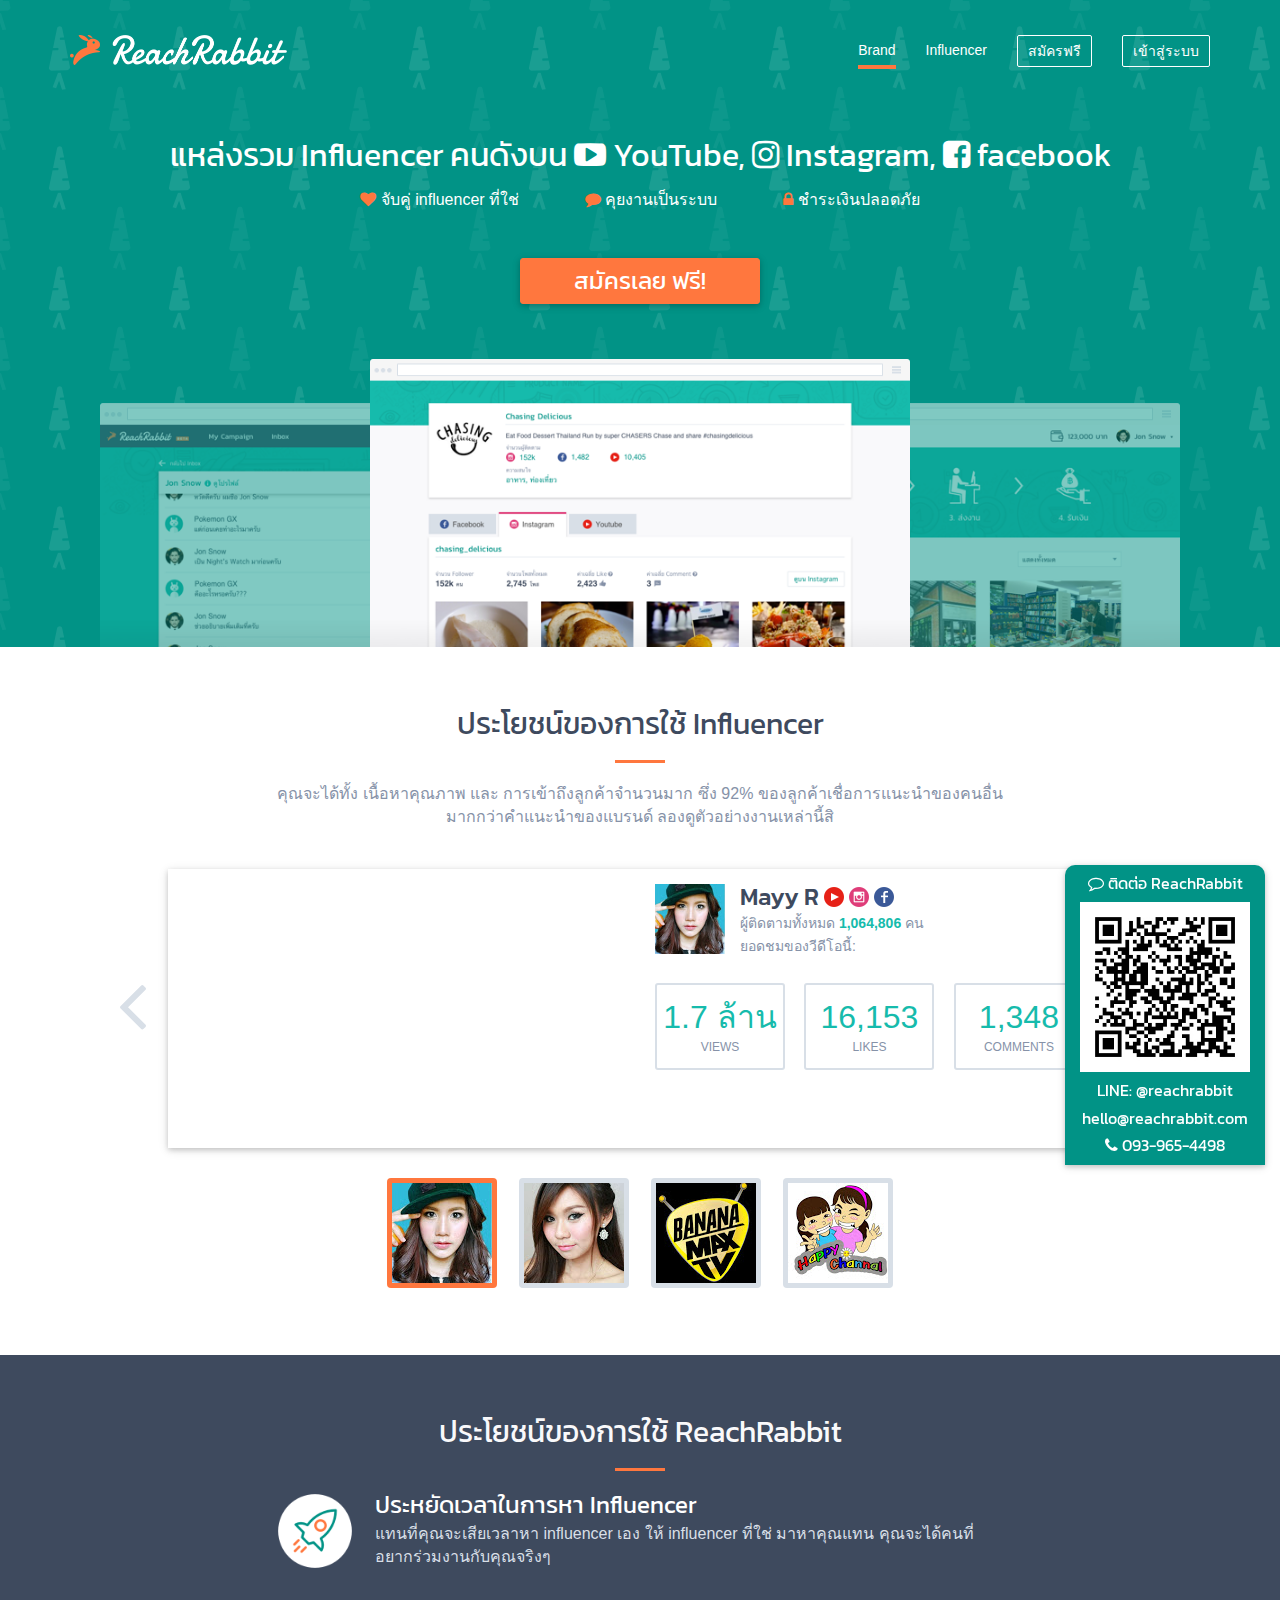
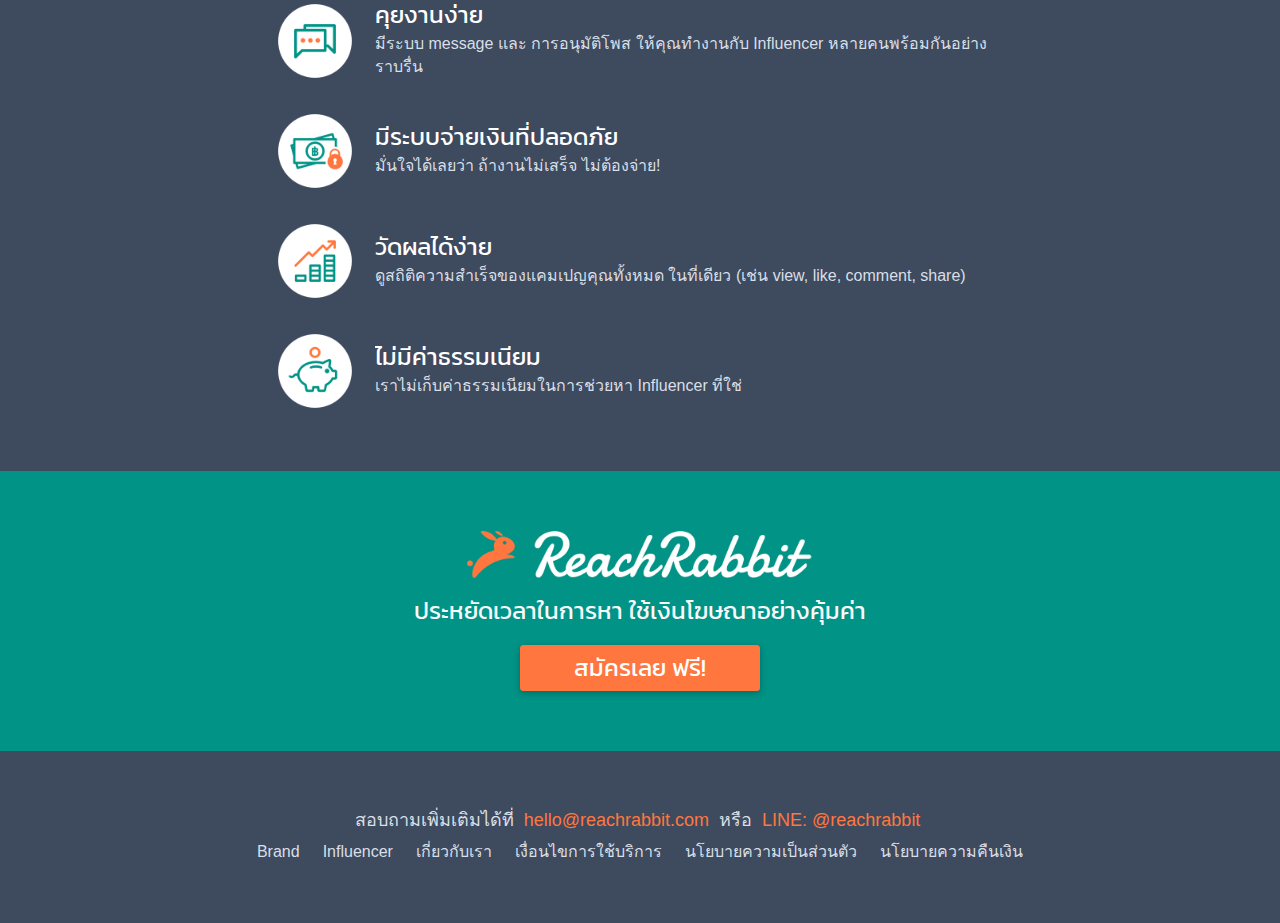
==== index-bella.html @ 249e9514 "Bella index" ====
<!doctype html>
<html lang="en" class="no-js">
  <head>
    <meta charset="utf-8">
    <meta http-equiv="X-UA-Compatible" content="IE=edge">
    <meta name="viewport" content="width=device-width, initial-scale=1">

<!-- Facebook OG -->
    <meta property="fb:app_id"             content="" />
    <meta property="og:url"                content=""/>
    <meta property="og:type"               content=""/>
    <meta property="og:title"              content=""/>
    <meta property="og:description"        content=""/>
    <meta property="og:image"              content=""/>
<!-- Facebook OG ENDS -->

    <title>ReachRabbit</title>
    <link rel="icon" type="image/png" href="favicon.png">
    <link rel="stylesheet" href="css/main.css">

<!--This is Google Analytics-->
  <script>
    (function(i,s,o,g,r,a,m){i['GoogleAnalyticsObject']=r;i[r]=i[r]||function(){
    (i[r].q=i[r].q||[]).push(arguments)},i[r].l=1*new Date();a=s.createElement(o),
    m=s.getElementsByTagName(o)[0];a.async=1;a.src=g;m.parentNode.insertBefore(a,m)
    })(window,document,'script','https://www.google-analytics.com/analytics.js','ga');

    ga('create', 'UA-84758522-1', 'auto');
    ga('send', 'pageview');

  </script>
<!--END of Google Analytics-->

<!-- Facebook Pixel Code -->
<script>
!function(f,b,e,v,n,t,s){if(f.fbq)return;n=f.fbq=function(){n.callMethod?
n.callMethod.apply(n,arguments):n.queue.push(arguments)};if(!f._fbq)f._fbq=n;
n.push=n;n.loaded=!0;n.version='2.0';n.queue=[];t=b.createElement(e);t.async=!0;
t.src=v;s=b.getElementsByTagName(e)[0];s.parentNode.insertBefore(t,s)}(window,
document,'script','https://connect.facebook.net/en_US/fbevents.js');
fbq('init', '1603865623240766');
fbq('track', 'PageView');
</script>
<noscript><img height="1" width="1" style="display:none"
src="https://www.facebook.com/tr?id=1603865623240766&ev=PageView&noscript=1"
/></noscript>
<!-- DO NOT MODIFY -->
<!-- End Facebook Pixel Code -->

</head>
  <body>

    <nav class="navbar navbar-default navbar-fixed-top">
      <div class="container">
        <div class="navbar-header">
          <button type="button" class="navbar-toggle collapsed" data-toggle="collapse" data-target="#navbar" aria-expanded="false" aria-controls="navbar">
            <span class="sr-only">Toggle navigation</span>
            <span class="icon-bar"></span>
            <span class="icon-bar"></span>
            <span class="icon-bar"></span>
          </button>
          <div class="navbar-brand">
            <img src="images/logo-reachrabbit.png" alt="ReachRabbit Logo" class="img-responsive"  />
          </div>
        </div>
        <div id="navbar" class="navbar-collapse collapse">
          <ul class="nav navbar-nav navbar-right">
            <li class="active">
              <a href="index.html">Brand</a>
            </li>
            <li>
              <a href="influencer.html">Influencer</a>
            </li>
            <li class="dropdown highlight">
              <a class="dropdown-toggle" data-toggle="dropdown" href="#">สมัครฟรี</a>
              <ul class="dropdown-menu">
                <li><a href="http://bella.reachrabbit.com/portal.html#/brand-signup">I'm Brand</a></li>
                <li><a href="http://bella.reachrabbit.com/portal.html#/influencer-portal">I'm Influencer</a></li>
              </ul>
            </li>
            <li class="dropdown highlight">
              <a class="dropdown-toggle" data-toggle="dropdown" href="#">เข้าสู่ระบบ</a>
              <ul class="dropdown-menu">
                <li><a href="http://bella.reachrabbit.com/portal.html#/brand-login">I'm Brand</a></li>
                <li><a href="http://bella.reachrabbit.com/portal.html#/influencer-portal">I'm Influencer</a></li>
              </ul>
            </li>
          </ul>
        </div><!--/.navbar-collapse -->
      </div>
    </nav>

    <div class="jumbotron">
      <div class="container">
        <div class="mobile-logo mobile-only">
          <img src="images/logo-reachrabbit.png" alt="ReachRabbit Logo" class="img-responsive"  />
          <hr class="primary">
        </div>
        <h1>แหล่งรวม Influencer คนดังบน <i class="fa fa-youtube-play"></i> YouTube, <i class="fa fa-instagram"></i> Instagram, <i class="fa fa-facebook-square"></i> facebook</h1>
        <p>
          <span class="feature"><i class="fa fa-heart"></i> จับคู่ influencer ที่ใช่</span>
          <span class="feature"><i class="fa fa-comment"></i> คุยงานเป็นระบบ</span>
          <span class="feature"><i class="fa fa-lock"></i> ชำระเงินปลอดภัย</span>
        </p>
        <p>
          <a class="btn btn-primary btn-lg" href="http://bella.reachrabbit.com/portal.html#/brand-signup" role="button">สมัครเลย ฟรี!</a>
          <div class="mobile-login mobile-only">
              มี account แล้ว? <a href="http://bella.reachrabbit.com/portal.html#/brand-login">เข้าสู่ระบบ</a>
          </div>
        </p>
        <div class="jumbotron-screenshots">
          <img src="images/screenshot-profile.png" alt="Screenshot" class="screenshot">
          <!-- <img src="images/screenshot-profile.png" alt="Screenshot" class="screenshot screenshot-1">
					<img src="images/screenshot-chat.png" alt="Screenshot" class="screenshot screenshot-2">
          <img src="images/screenshot-campaign-list.png" alt="Screenshot" class="screenshot screenshot-3"> -->
				</div>
      </div>
    </div>

    <div class="content">

      <section id="example-influencers">
        <div class="container">
          <div class="row">
              <div class="col-lg-8 col-lg-offset-2 text-center">
                  <h2 class="section-heading">ประโยชน์ของการใช้ Influencer</h2>
                  <hr class="primary">
                  <p>
                    คุณจะได้ทั้ง เนื้อหาคุณภาพ และ การเข้าถึงลูกค้าจำนวนมาก ซึ่ง 92% ของลูกค้าเชื่อการแนะนำของคนอื่นมากกว่าคำแนะนำของแบรนด์ ลองดูตัวอย่างงานเหล่านี้สิ
                  </p>
              </div>
          </div>
          <div class="row">
            <div class="col-sm-10 col-sm-offset-1">
              <div class="tab-content">

                <a class="nav-example-influencer nav-prev" id="prevtab"><i class="fa fa-angle-left"></i></a>
                <a class="nav-example-influencer nav-next" id="nexttab"><i class="fa fa-angle-right"></i></a>

                <div id="example-influencer-1" class="card-example-influencer fade in active">
                  <div class="panel panel-default">
                     <div class="panel-body">
                       <div class="row">
                         <div class="col-video">
                           <div class="video-wrapper">
                             <iframe class="video" src="https://www.youtube.com/embed/bSsjft4e_V4" frameborder="0" allowfullscreen></iframe>
                           </div>
                         </div>
                         <div class="col-content">
                           <div class="media">
                            <div class="media-left">
                              <img class="media-object" src="images/profile-mayyr.jpg" alt="Mayy R">
                            </div>
                            <div class="media-body">
                              <h4 class="media-heading">Mayy R <span class="icon-youtube"></span><span class="icon-instagram"></span><span class="icon-facebook"></span></h4>
                              <small>ผู้ติดตามทั้งหมด <b>1,064,806</b> คน</small><br>
                              <small>ยอดชมของวีดีโอนี้: </small>
                            </div>
                          </div>
                          <div class="card-example-influencer-number-wrapper">
                            <div class="card-example-influencer-number">
                              <h3>1.7 ล้าน</h3>
                              <small>VIEWS</small>
                            </div>
                            <div class="card-example-influencer-number">
                              <h3>16,153</h3>
                              <small>LIKES</small>
                            </div>
                            <div class="card-example-influencer-number">
                              <h3>1,348</h3>
                              <small>COMMENTS</small>
                            </div>
                          </div>
                        </div>
                       </div>
                     </div>
                   </div>
                </div>

                <div id="example-influencer-2" class="card-example-influencer fade">
                  <div class="panel panel-default">
                     <div class="panel-body">
                       <div class="row">
                         <div class="col-video">
                           <div class="video-wrapper">
                             <iframe class="video" src="https://www.youtube.com/embed/lTam_M5IQQE" frameborder="0" allowfullscreen></iframe>
                           </div>
                         </div>
                         <div class="col-content">
                           <div class="media">
                            <div class="media-left">
                              <img class="media-object" src="images/profile-amykitiya.jpg" alt="Amy Kitiya">
                            </div>
                            <div class="media-body">
                              <h4 class="media-heading">Amy Kitiya <span class="icon-youtube"></span><span class="icon-instagram"></span><span class="icon-facebook"></span></h4>
                              <small>ผู้ติดตามทั้งหมด <b>262,078</b> คน</small><br>
                              <small>ยอดชมของวีดีโอนี้: </small>
                            </div>
                          </div>
                          <div class="card-example-influencer-number-wrapper">
                            <div class="card-example-influencer-number">
                              <h3>2 แสน</h3>
                              <small>VIEWS</small>
                            </div>
                            <div class="card-example-influencer-number">
                              <h3>2,651</h3>
                              <small>LIKES</small>
                            </div>
                            <div class="card-example-influencer-number">
                              <h3>159</h3>
                              <small>COMMENTS</small>
                            </div>
                          </div>
                         </div>
                       </div>
                     </div>
                  </div>
                </div>

                <div id="example-influencer-3" class="card-example-influencer fade">
                  <div class="panel panel-default">
                     <div class="panel-body">
                       <div class="row">
                         <div class="col-video">
                           <div class="video-wrapper">
                             <iframe class="video" src="https://www.youtube.com/embed/WjieJvjSzss" frameborder="0" allowfullscreen></iframe>
                           </div>
                         </div>
                         <div class="col-content">
                           <div class="media">
                            <div class="media-left">
                              <img class="media-object" src="images/profile-bananamaxtv.jpg" alt="BananaMax TV">
                            </div>
                            <div class="media-body">
                              <h4 class="media-heading">BananaMax TV <span class="icon-youtube"></span><span class="icon-instagram"></span><span class="icon-facebook"></span></h4>
                              <small>ผู้ติดตามทั้งหมด <b>636,424</b> คน</small><br>
                              <small>ยอดชมของวีดีโอนี้: </small>
                            </div>
                          </div>
                          <div class="card-example-influencer-number-wrapper">
                            <div class="card-example-influencer-number">
                              <h3>28,151</h3>
                              <small>VIEWS</small>
                            </div>
                            <div class="card-example-influencer-number">
                              <h3>350</h3>
                              <small>LIKES</small>
                            </div>
                            <div class="card-example-influencer-number">
                              <h3>27</h3>
                              <small>COMMENTS</small>
                            </div>
                          </div>
                         </div>
                       </div>
                     </div>
                  </div>
                </div>

                <div id="example-influencer-4" class="card-example-influencer fade">
                  <div class="panel panel-default">
                     <div class="panel-body">
                       <div class="row">
                         <div class="col-video">
                           <div class="video-wrapper">
                             <iframe class="video" src="https://www.youtube.com/embed/vBpAtqJpELY" frameborder="0" allowfullscreen></iframe>
                           </div>
                         </div>
                         <div class="col-content">
                           <div class="media">
                            <div class="media-left">
                              <img class="media-object" src="images/profile-happychannel.jpg" alt="Happy Channel">
                            </div>
                            <div class="media-body">
                              <h4 class="media-heading">Happy Channel <span class="icon-youtube"></span><span class="icon-instagram"></span><span class="icon-facebook"></span></h4>
                              <small>ผู้ติดตามทั้งหมด <b>430,549</b> คน</small><br>
                              <small>ยอดชมของวีดีโอนี้: </small>
                            </div>
                          </div>
                          <div class="card-example-influencer-number-wrapper">
                            <div class="card-example-influencer-number">
                              <h3>3.5 ล้าน</h3>
                              <small>VIEWS</small>
                            </div>
                            <div class="card-example-influencer-number">
                              <h3>7,305</h3>
                              <small>LIKES</small>
                            </div>
                            <div class="card-example-influencer-number">
                              <h3>533</h3>
                              <small>COMMENTS</small>
                            </div>
                          </div>
                         </div>
                       </div>
                     </div>
                  </div>
                </div>

              </div>
            </div>
          </div>
          <div class="row">
            <div class="col-lg-12 text-center">
              <ul class="nav nav-pills-example-influencers tabbable">
                <li class="active">
                  <a data-toggle="pill" href="#example-influencer-1">
                    <img src="images/profile-mayyr.jpg" alt="" />
                  </a>
                </li>
                <li>
                  <a data-toggle="pill" href="#example-influencer-2">
                    <img src="images/profile-amykitiya.jpg" alt="" />
                  </a>
                </li>
                <li>
                  <a data-toggle="pill" href="#example-influencer-3">
                    <img src="images/profile-bananamaxtv.jpg" alt="" />
                  </a>
                </li>
                <li>
                  <a data-toggle="pill" href="#example-influencer-4">
                    <img src="images/profile-happychannel.jpg" alt="" />
                  </a>
                </li>
              </ul>
            </div>
          </div>

        </div>
      </section>

      <section id="why-reachrabbit">
        <div class="container">
          <div class="row">
            <div class="col-lg-12 text-center">
              <h2 class="section-heading">ประโยชน์ของการใช้ ReachRabbit</h2>
              <hr class="primary">
            </div>
          </div>

          <div class="row why-text">
             <div class="media">
               <div class="media-left">
                 <img class="media-object" src="images/feature-fast.png" alt="Fast">
               </div>
               <div class="media-body media-middle">
                 <h3>ประหยัดเวลาในการหา Influencer</h3>
                 <p>แทนที่คุณจะเสียเวลาหา influencer เอง ให้ influencer ที่ใช่ มาหาคุณแทน คุณจะได้คนที่อยากร่วมงานกับคุณจริงๆ</p>
               </div>
             </div>
           </div>

           <div class="row why-text">
              <div class="media">
                <div class="media-left">
                  <img class="media-object" src="images/feature-chat.png" alt="Chat">
                </div>
                <div class="media-body media-middle">
                  <h3>คุยงานง่าย</h3>
                  <p>มีระบบ message และ การอนุมัติโพส ให้คุณทำงานกับ Influencer หลายคนพร้อมกันอย่างราบรื่น</p>
                </div>
              </div>
            </div>

            <div class="row why-text">
               <div class="media">
                 <div class="media-left">
                   <img class="media-object" src="images/feature-safe.png" alt="Safe">
                 </div>
                 <div class="media-body media-middle">
                   <h3>มีระบบจ่ายเงินที่ปลอดภัย</h3>
                   <p>มั่นใจได้เลยว่า ถ้างานไม่เสร็จ ไม่ต้องจ่าย!</p>
                 </div>
               </div>
             </div>

             <div class="row why-text">
                <div class="media">
                  <div class="media-left">
                    <img class="media-object" src="images/feature-measure.png" alt="Measure">
                  </div>
                  <div class="media-body media-middle">
                    <h3>วัดผลได้ง่าย</h3>
                    <p>ดูสถิติความสำเร็จของแคมเปญคุณทั้งหมด ในที่เดียว (เช่น view, like, comment, share)</p>
                  </div>
                </div>
              </div>

              <div class="row why-text">
                <div class="media">
                  <div class="media-left">
                    <img class="media-object" src="images/feature-free.png" alt="Mayy R">
                  </div>
                  <div class="media-body media-middle">
                    <h3>ไม่มีค่าธรรมเนียม</h3>
                    <p>เราไม่เก็บค่าธรรมเนียมในการช่วยหา Influencer ที่ใช่</p>
                  </div>
                </div>
              </div>

           </div>
      </section>

      <section id="last-cta">
        <div class="container">
          <div class="row">
            <div class="col-lg-12 text-center">
              <img src="images/logo-reachrabbit.png" alt="ReachRabbit Logo" class="logo" />
              <h3 class="section-heading">ประหยัดเวลาในการหา ใช้เงินโฆษณาอย่างคุ้มค่า</h3>
            </div>
          </div>
          <div class="row">
            <div class="col-lg-8 col-lg-offset-2 text-center">
              <a class="btn btn-primary btn-lg" href="http://bella.reachrabbit.com/portal.html#/brand-signup" role="button">สมัครเลย ฟรี!</a>
            </div>
          </div>
        </div>
      </section>

    </div>

    <footer>
      <div class="container text-center">
        <h4>สอบถามเพิ่มเติมได้ที่ <a href="mailto:hello@reachrabbit.com">hello@reachrabbit.com</a> หรือ <a href="#">LINE: @reachrabbit</a></h4>
        <a href="index.html">Brand</a> |
        <a href="influencer.html">Influencer</a> |
        <a href="http://www.ahancer.com" target="_blank">เกี่ยวกับเรา</a> |
        <a href="terms.html">เงื่อนไขการใช้บริการ</a> |
        <a href="privacy.html">นโยบายความเป็นส่วนตัว</a> |
        <a href="refund-policy.html">นโยบายความคืนเงิน</a>
      </div>
    </footer>

    <div class="contact-us">
      <h3><i class="fa fa-comment-o"></i> ติดต่อ ReachRabbit</h3>
      <img src="images/line-qr-code.png"/>
      <h3>LINE: @reachrabbit</h3>
      <h3>hello@reachrabbit.com</h3>
      <h3><i class="fa fa-phone"></i> 093-965-4498</h3>
    </div>

    <script src="bower_components/jquery/dist/jquery.min.js"></script>
    <script src="bower_components/bootstrap/dist/js/bootstrap.min.js"></script>
    <script src="js/main.js"></script>
    <script src="js/referral.js"></script>

  </body>
</html>
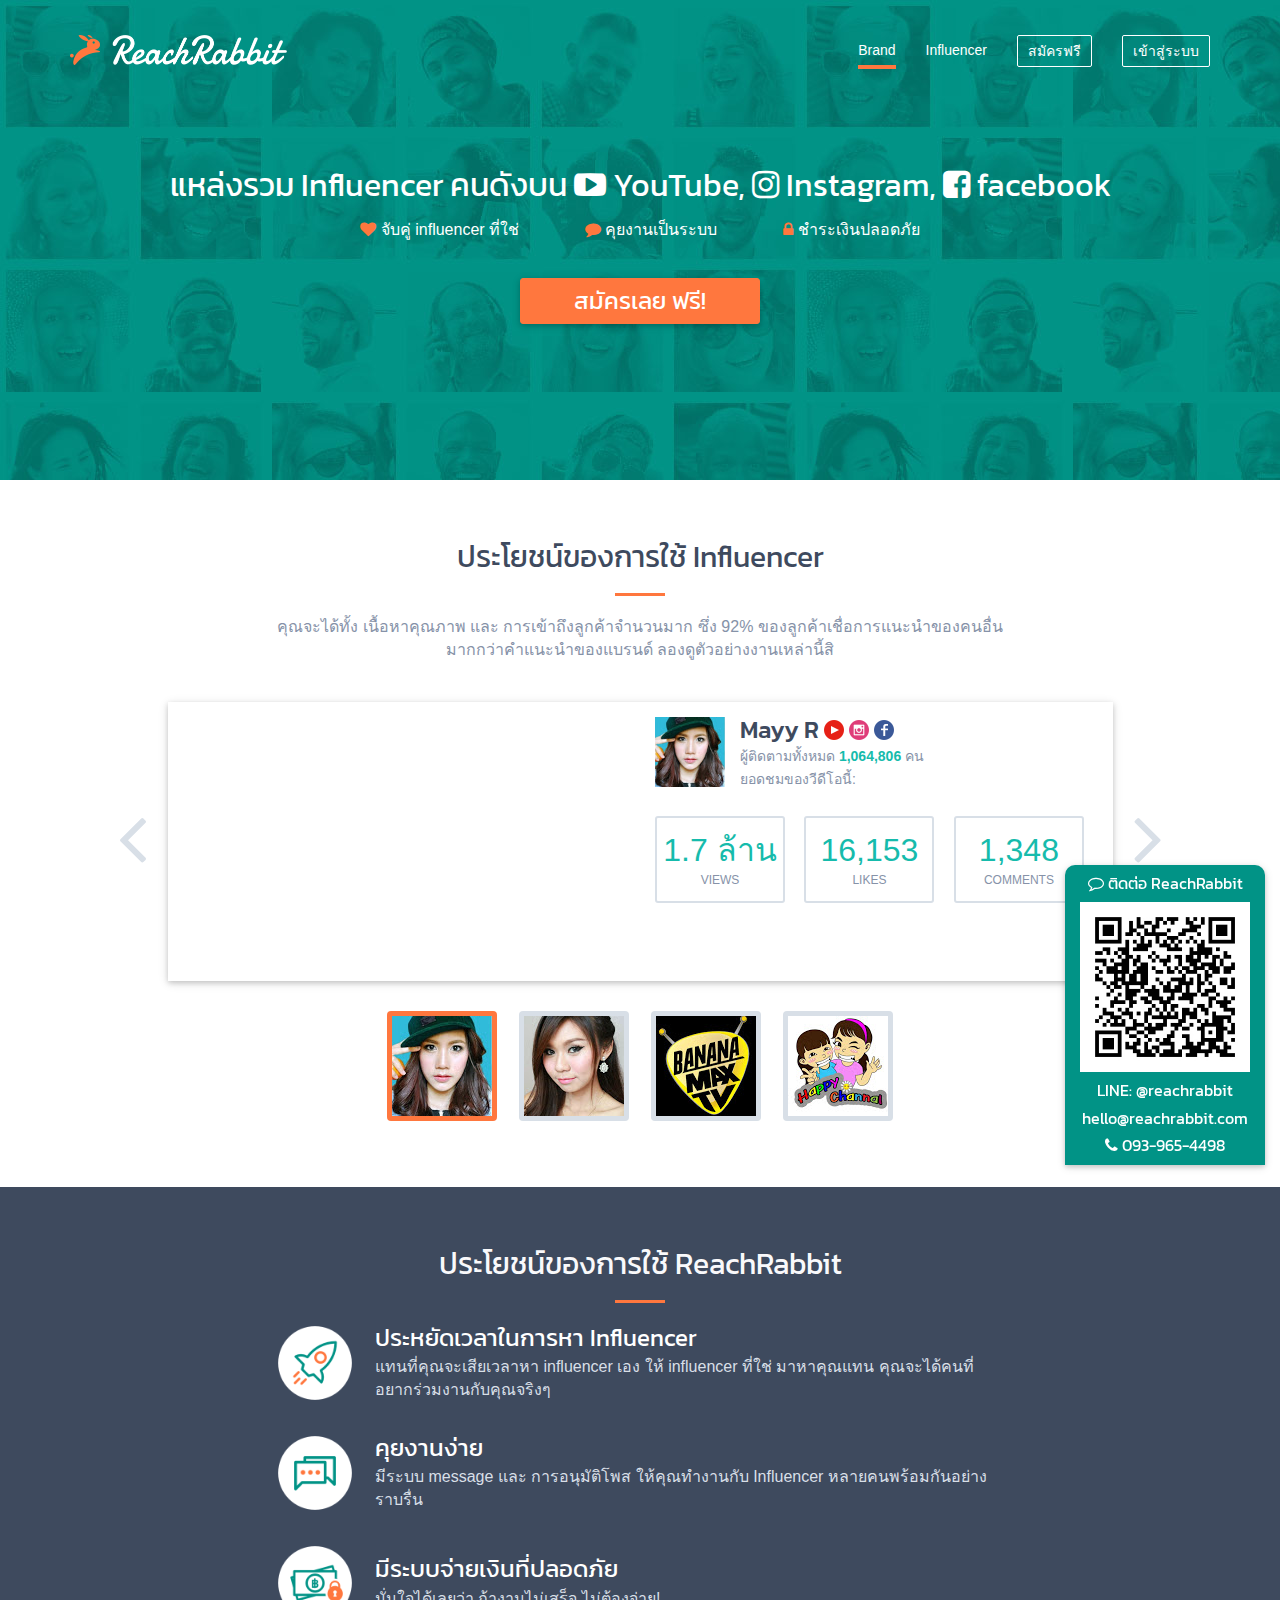
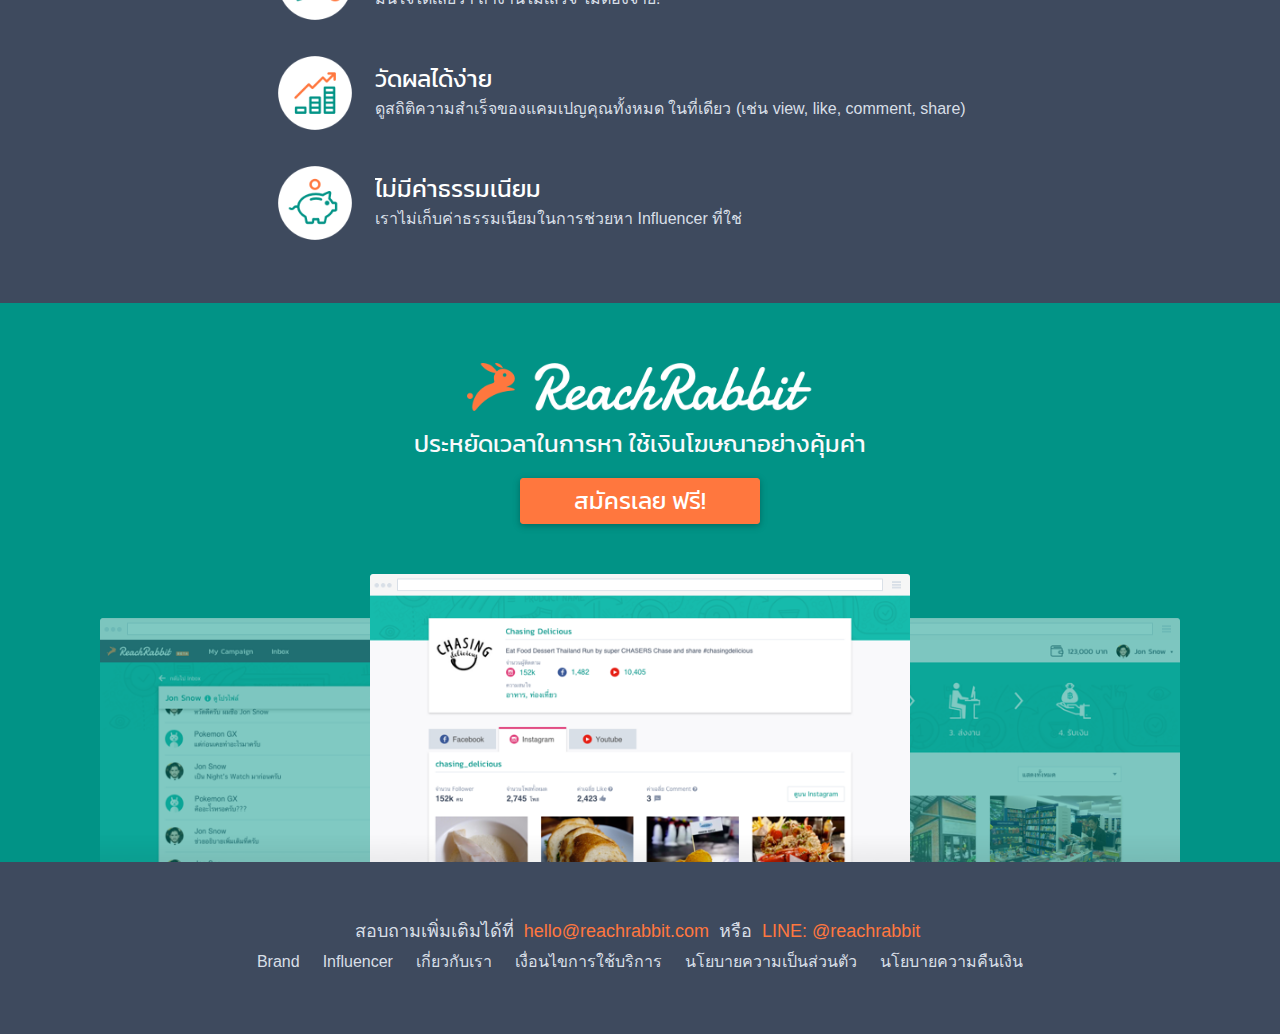
==== commit f4ac9c12: "change banner" ====
--- a/index-bella.html
+++ b/index-bella.html
@@ -82,7 +82,7 @@
               <a class="dropdown-toggle" data-toggle="dropdown" href="#">เข้าสู่ระบบ</a>
               <ul class="dropdown-menu">
                 <li><a href="http://bella.reachrabbit.com/portal.html#/brand-login">I'm Brand</a></li>
-                <li><a href="http://bella.reachrabbit.com/portal.html#/influencer-portal">I'm Influencer</a></li>
+                <li><a href="http://bella.reachrabbit.com/portal.html#/influencer-login">I'm Influencer</a></li>
               </ul>
             </li>
           </ul>
@@ -108,12 +108,6 @@
               มี account แล้ว? <a href="http://bella.reachrabbit.com/portal.html#/brand-login">เข้าสู่ระบบ</a>
           </div>
         </p>
-        <div class="jumbotron-screenshots">
-          <img src="images/screenshot-profile.png" alt="Screenshot" class="screenshot">
-          <!-- <img src="images/screenshot-profile.png" alt="Screenshot" class="screenshot screenshot-1">
-					<img src="images/screenshot-chat.png" alt="Screenshot" class="screenshot screenshot-2">
-          <img src="images/screenshot-campaign-list.png" alt="Screenshot" class="screenshot screenshot-3"> -->
-				</div>
       </div>
     </div>
 
@@ -415,6 +409,9 @@
               <a class="btn btn-primary btn-lg" href="http://bella.reachrabbit.com/portal.html#/brand-signup" role="button">สมัครเลย ฟรี!</a>
             </div>
           </div>
+          <div class="jumbotron-screenshots">
+            <img src="images/screenshot-profile.png" alt="Screenshot" class="screenshot">
+  				</div>
         </div>
       </section>
 
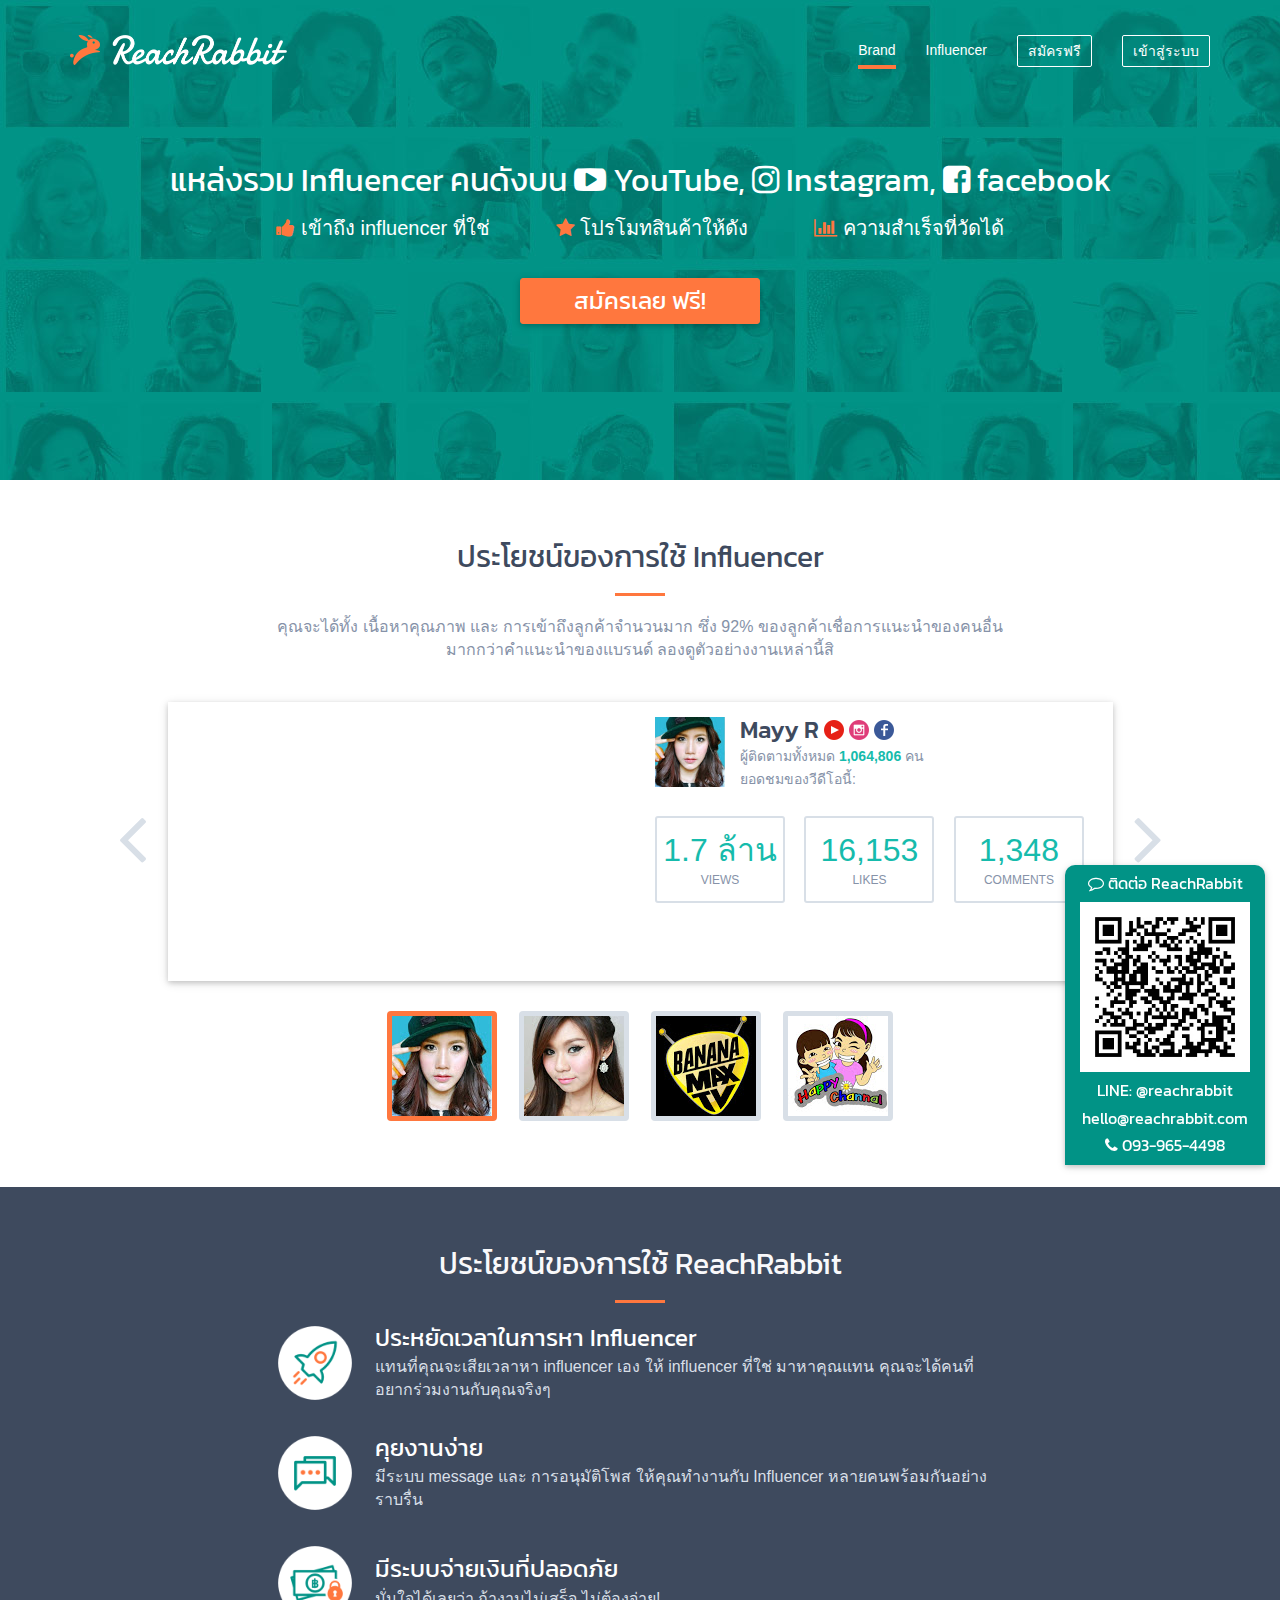
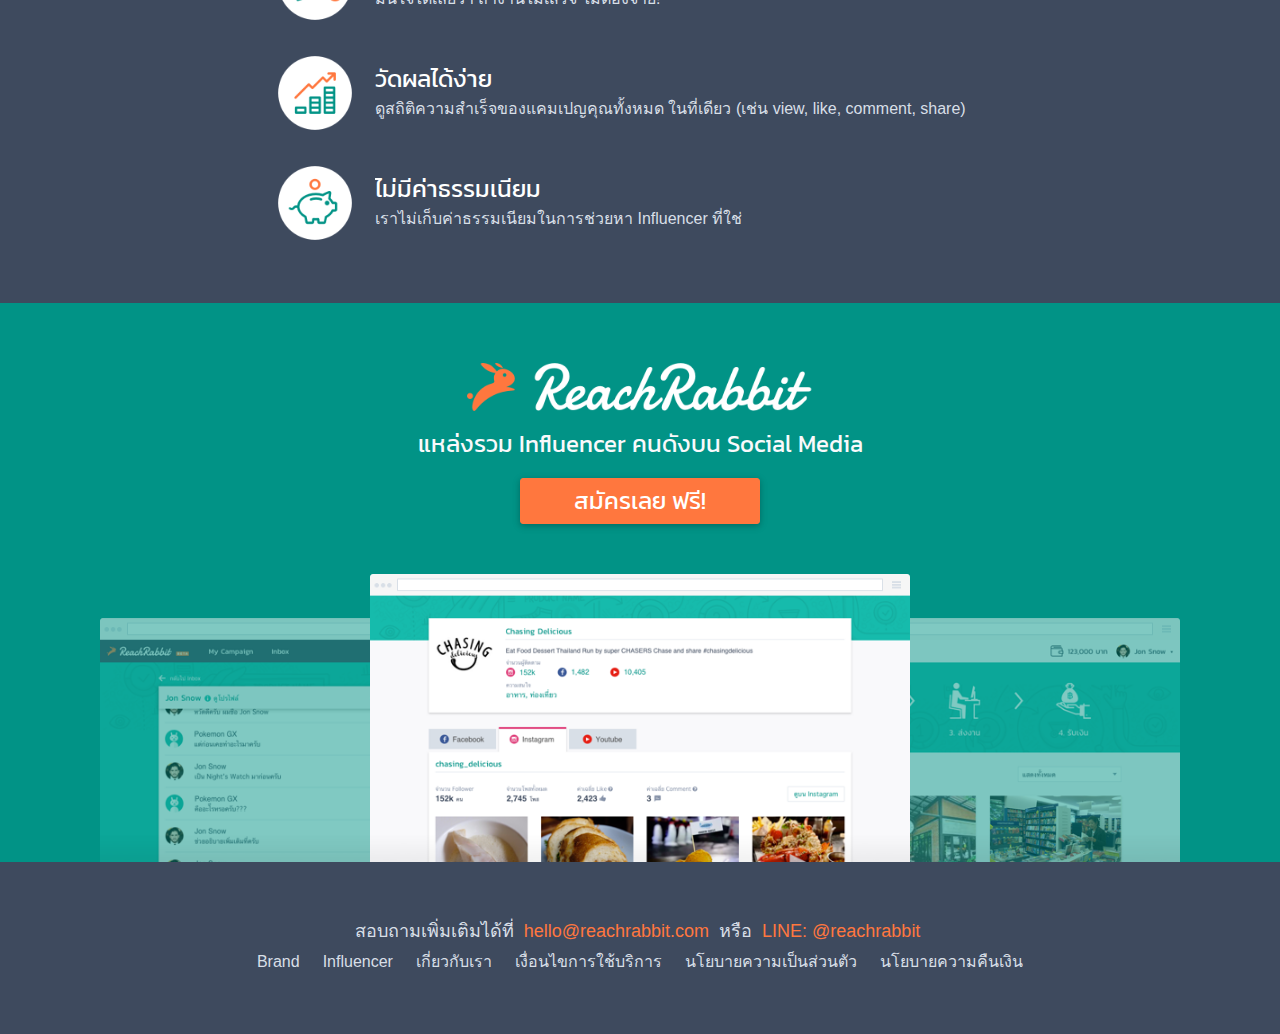
==== commit 702cbb6b: "add stuffs" ====
--- a/index-bella.html
+++ b/index-bella.html
@@ -6,15 +6,15 @@
     <meta name="viewport" content="width=device-width, initial-scale=1">
 
 <!-- Facebook OG -->
-    <meta property="fb:app_id"             content="" />
-    <meta property="og:url"                content=""/>
-    <meta property="og:type"               content=""/>
-    <meta property="og:title"              content=""/>
-    <meta property="og:description"        content=""/>
-    <meta property="og:image"              content=""/>
+    <meta property="fb:app_id"             content="295474977484568"/>
+    <meta property="og:url"                content="www.reachrabbit.com"/>
+    <meta property="og:type"               content="url"/>
+    <meta property="og:title"              content="ทำให้การโปรโมทแบรนด์คุณ เป็นเรื่องง่าย - สมัครเลย ฟรี!"/>
+    <meta property="og:description"        content="ค้นพบและจ้าง Social Media Influencers เพื่อโปรโมทแบรนด์และสินค้าคุณ!"/>
+    <meta property="og:image"              content="http://www.reachrabbit.com/images/reachrabbit-og-image.png"/>
 <!-- Facebook OG ENDS -->
 
-    <title>ReachRabbit</title>
+    <title>ReachRabbit - ทำให้การโปรโมทแบรนด์คุณ เป็นเรื่องง่าย</title>
     <link rel="icon" type="image/png" href="favicon.png">
     <link rel="stylesheet" href="css/main.css">
 
@@ -98,9 +98,9 @@
         </div>
         <h1>แหล่งรวม Influencer คนดังบน <i class="fa fa-youtube-play"></i> YouTube, <i class="fa fa-instagram"></i> Instagram, <i class="fa fa-facebook-square"></i> facebook</h1>
         <p>
-          <span class="feature"><i class="fa fa-heart"></i> จับคู่ influencer ที่ใช่</span>
-          <span class="feature"><i class="fa fa-comment"></i> คุยงานเป็นระบบ</span>
-          <span class="feature"><i class="fa fa-lock"></i> ชำระเงินปลอดภัย</span>
+          <span class="feature"><i class="fa fa-thumbs-up"></i> เข้าถึง influencer ที่ใช่</span>
+          <span class="feature"><i class="fa fa-star"></i> โปรโมทสินค้าให้ดัง</span>
+          <span class="feature"><i class="fa fa-bar-chart"></i> ความสำเร็จที่วัดได้</span>
         </p>
         <p>
           <a class="btn btn-primary btn-lg" href="http://bella.reachrabbit.com/portal.html#/brand-signup" role="button">สมัครเลย ฟรี!</a>
@@ -401,7 +401,7 @@
           <div class="row">
             <div class="col-lg-12 text-center">
               <img src="images/logo-reachrabbit.png" alt="ReachRabbit Logo" class="logo" />
-              <h3 class="section-heading">ประหยัดเวลาในการหา ใช้เงินโฆษณาอย่างคุ้มค่า</h3>
+              <h3 class="section-heading">แหล่งรวม Influencer คนดังบน Social Media</h3>
             </div>
           </div>
           <div class="row">
